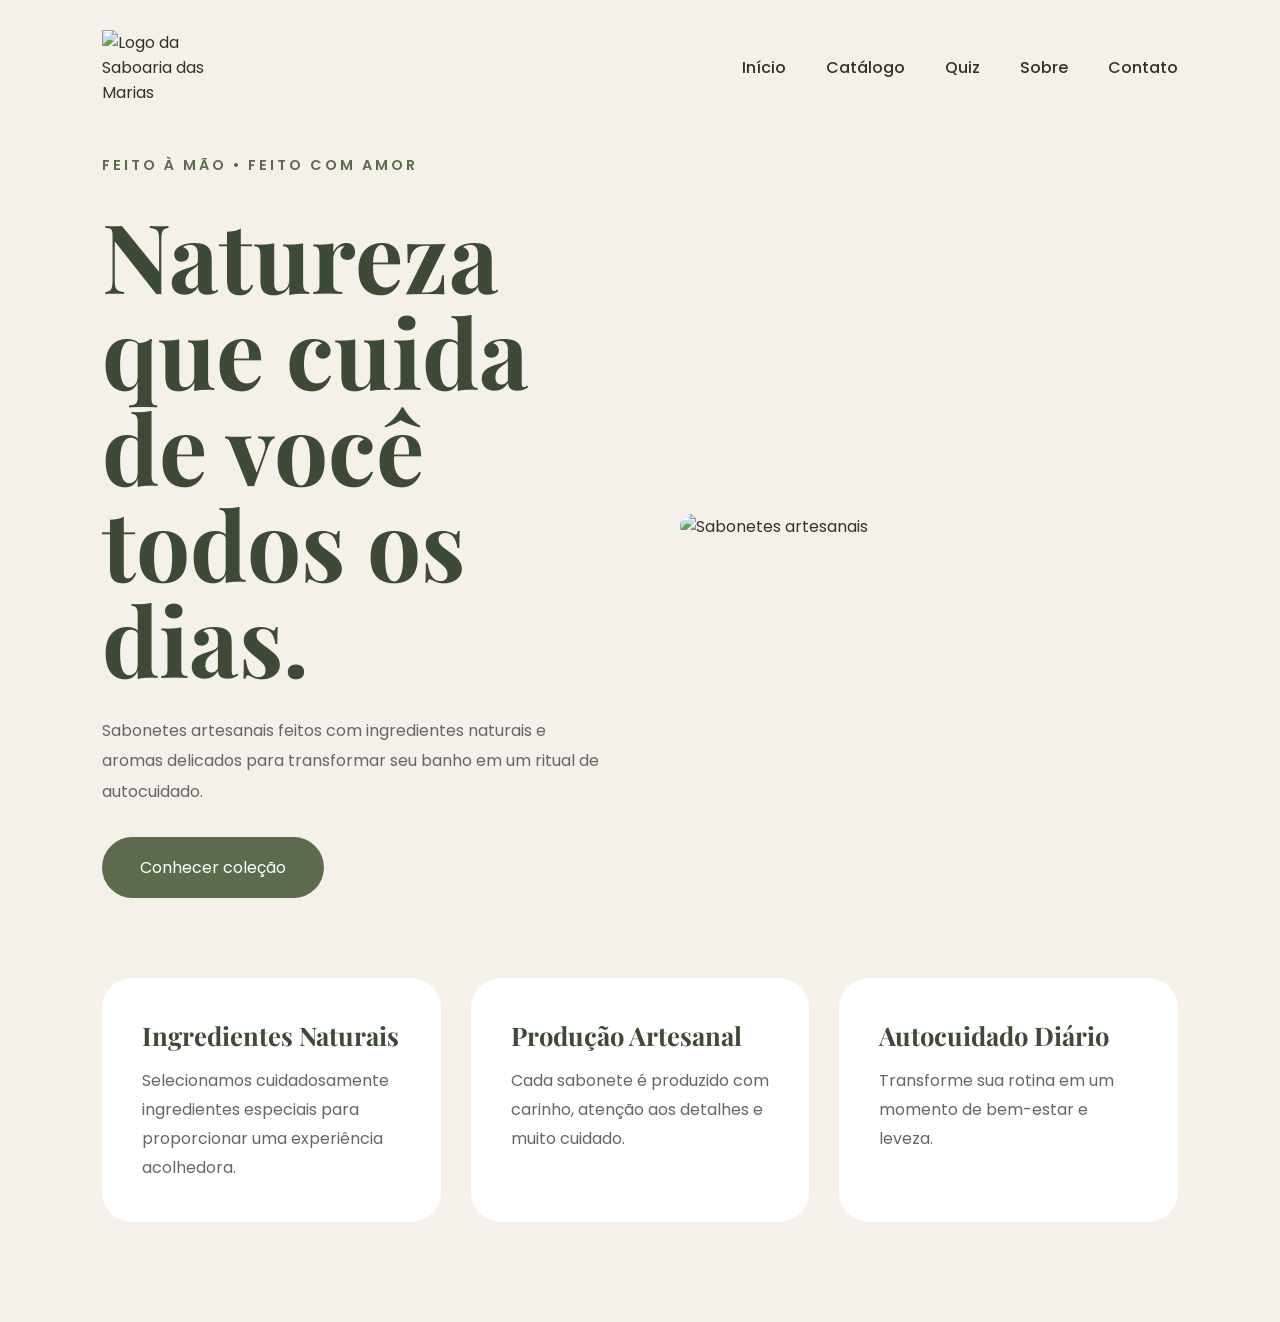
==== index.html @ 10711ba2 "inicio do projeto" ====
<!DOCTYPE html>
<html lang="pt-BR">

<head>

    <meta charset="UTF-8">

    <meta name="viewport"
          content="width=device-width, initial-scale=1.0">

    <title>Saboaria das Marias</title>

    <!-- FONTES -->
    <link rel="preconnect"
          href="https://fonts.googleapis.com">

    <link rel="preconnect"
          href="https://fonts.gstatic.com"
          crossorigin>

    <link href="https://fonts.googleapis.com/css2?family=Playfair+Display:wght@400;600;700&family=Poppins:wght@300;400;500;600&display=swap"
          rel="stylesheet">

    <!-- CSS -->
    <link rel="stylesheet"
          href="css/style.css">

</head>

<body>

    <!-- HEADER -->
    <header class="header">

        <img src="imagens/logo/logo.png"
             alt="Logo da Saboaria das Marias"
             class="logo">

        <nav>

            <ul class="nav-list">

                <li>
                    <a href="index.html">
                        Início
                    </a>
                </li>

                <li>
                    <a href="catalogo.html">
                        Catálogo
                    </a>
                </li>

                <li>
                    <a href="formulario.html">
                        Quiz
                    </a>
                </li>

                <li>
                    <a href="sobre.html">
                        Sobre
                    </a>
                </li>

                <li>
                    <a href="contato.html">
                        Contato
                    </a>
                </li>

            </ul>

        </nav>

    </header>

    <!-- HERO -->

    <main class="hero">

        <!-- TEXTO -->
        <section class="hero-texto">

            <span class="mini-texto">
                FEITO À MÃO • FEITO COM AMOR
            </span>

            <h1>
                Natureza que cuida de você todos os dias.
            </h1>

            <p>
                Sabonetes artesanais feitos com
                ingredientes naturais e aromas delicados
                para transformar seu banho em um ritual
                de autocuidado.
            </p>

            <a href="catalogo.html"
               class="btn-principal">

                Conhecer coleção

            </a>

        </section>

        <!-- IMAGEM -->
        <section class="hero-imagem">

            <img src="imagens/home/banner.png"
                 alt="Sabonetes artesanais">

        </section>

    </main>

    <!-- INFO -->
    <section class="info-home">

        <div class="info-card">

            <h3>
                Ingredientes Naturais
            </h3>

            <p>
                Selecionamos cuidadosamente
                ingredientes especiais para
                proporcionar uma experiência
                acolhedora.
            </p>

        </div>

        <div class="info-card">

            <h3>
                Produção Artesanal
            </h3>

            <p>
                Cada sabonete é produzido com
                carinho, atenção aos detalhes
                e muito cuidado.
            </p>

        </div>

        <div class="info-card">

            <h3>
                Autocuidado Diário
            </h3>

            <p>
                Transforme sua rotina em um
                momento de bem-estar e leveza.
            </p>

        </div>

    </section>

</body>

</html>
---- css/style.css ----
/* RESET */

*{

    margin:0;

    padding:0;

    box-sizing:border-box;
}

/* CORES */

:root{

    --fundo:#F5F1EA;

    --verde:#5D6B4D;

    --verde-escuro:#3E4A38;

    --texto:#2E352B;

    --texto-claro:#666666;

    --branco:#FFFFFF;
}

/* BODY */

body{

    background:var(--fundo);

    font-family:'Poppins', sans-serif;

    color:var(--texto);

    overflow-x:hidden;
}

/* HEADER */

.header{

    width:100%;

    padding:30px 8%;

    display:flex;

    justify-content:space-between;

    align-items:center;
}

/* LOGO */

.logo{

    width:120px;
}

/* MENU */

.nav-list{

    display:flex;

    gap:40px;

    list-style:none;
}

.nav-list a{

    text-decoration:none;

    color:var(--texto);

    font-weight:500;

    transition:0.3s;
}

.nav-list a:hover{

    color:var(--verde);
}

/* HERO */

.hero{

    min-height:90vh;

    padding:20px 8% 80px;

    display:grid;

    grid-template-columns:1fr 1fr;

    align-items:center;

    gap:80px;
}

/* TEXTO */

.hero-texto{

    display:flex;

    flex-direction:column;

    gap:30px;
}

/* MINI TEXTO */

.mini-texto{

    color:var(--verde);

    letter-spacing:3px;

    font-size:0.9rem;

    font-weight:600;
}

/* TITULO */

.hero-texto h1{

    font-size:6rem;

    line-height:1;

    font-family:'Playfair Display', serif;

    color:var(--verde-escuro);
}

/* DESCRIÇÃO */

.hero-texto p{

    max-width:520px;

    line-height:1.9;

    color:var(--texto-claro);

    font-size:1rem;
}

/* BOTÃO */

.btn-principal{

    width:fit-content;

    padding:18px 38px;

    border-radius:50px;

    background:var(--verde);

    color:white;

    text-decoration:none;

    transition:0.3s;
}

.btn-principal:hover{

    background:var(--verde-escuro);

    transform:translateY(-4px);
}

/* IMAGEM */

.hero-imagem img{

    width:100%;

    height:750px;

    object-fit:cover;

    border-radius:35px;
}

/* INFO */

.info-home{

    padding:0 8% 100px;

    display:grid;

    grid-template-columns:
    repeat(auto-fit,minmax(250px,1fr));

    gap:30px;
}

/* CARD */

.info-card{

    background:white;

    padding:40px;

    border-radius:30px;
}

.info-card h3{

    margin-bottom:15px;

    font-size:1.6rem;

    font-family:'Playfair Display', serif;

    color:var(--verde-escuro);
}

.info-card p{

    line-height:1.8;

    color:var(--texto-claro);
}

/* RESPONSIVO */

@media(max-width:950px){

    .hero{

        grid-template-columns:1fr;
    }

    .hero-texto h1{

        font-size:4rem;
    }
}

@media(max-width:600px){

    .header{

        flex-direction:column;

        gap:20px;
    }

    .nav-list{

        flex-wrap:wrap;

        justify-content:center;

        gap:20px;
    }

    .hero-texto h1{

        font-size:3rem;
    }

    .hero-imagem img{

        height:500px;
    }
}
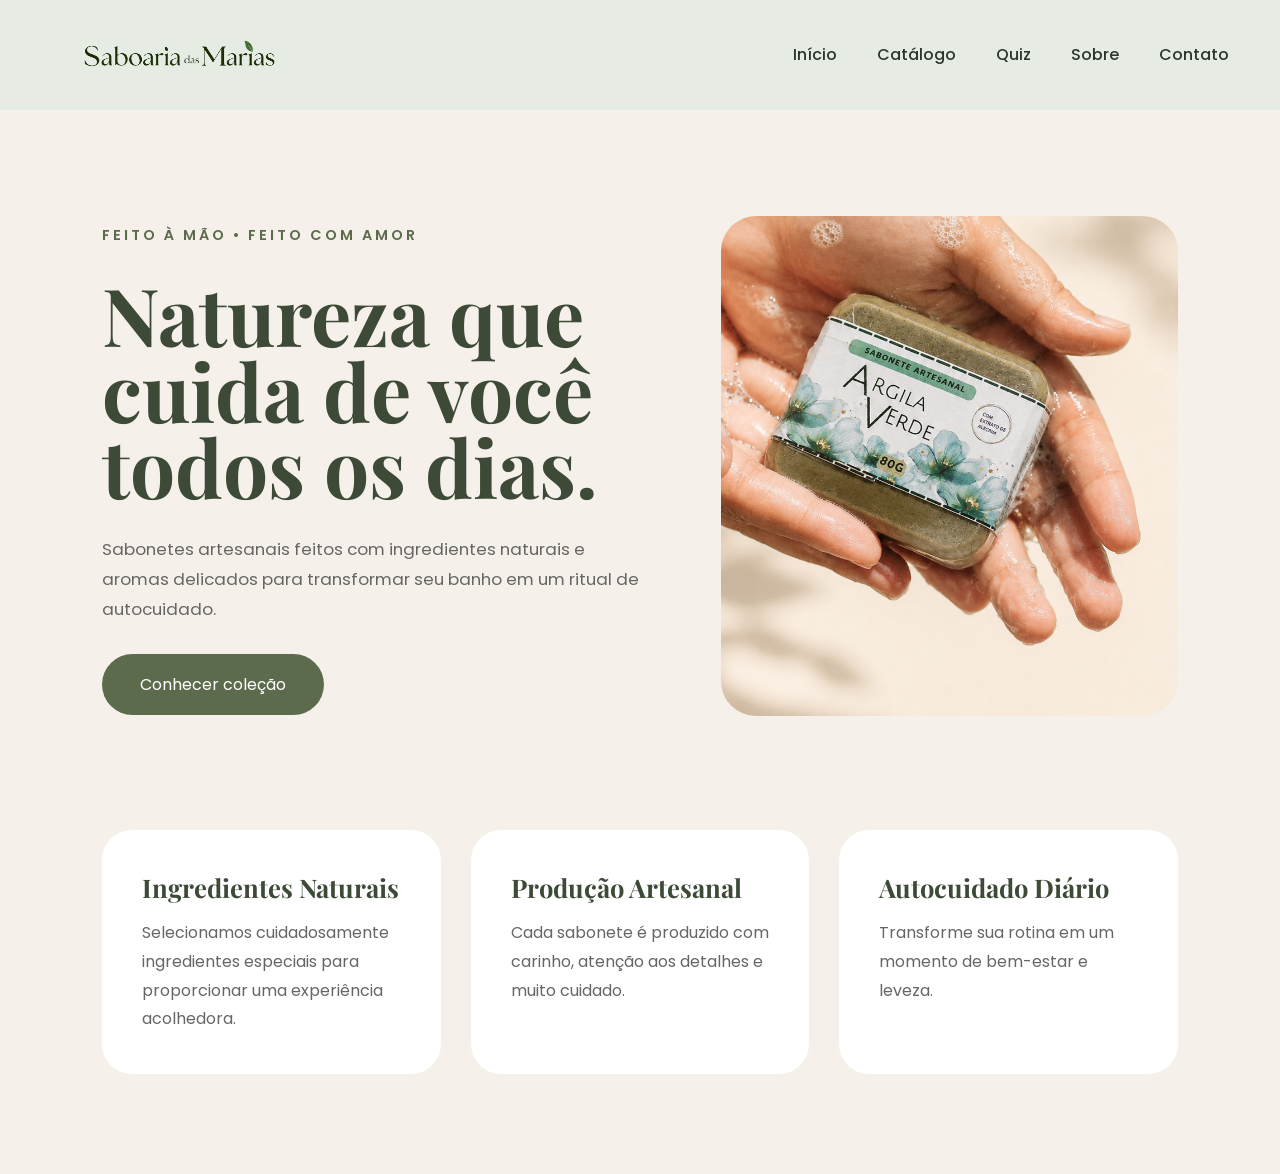
==== commit a4a39019: "Modifiquei o home é add umas imagens" ====
--- a/index.html
+++ b/index.html
@@ -110,7 +110,7 @@
         <!-- IMAGEM -->
         <section class="hero-imagem">
 
-            <img src="imagens/home/banner.png"
+            <img src="imagens/home/banner-principal.png"
                  alt="Sabonetes artesanais">
 
         </section>
--- a/css/style.css
+++ b/css/style.css
@@ -42,23 +42,23 @@
 /* HEADER */
 
 .header{
-
     width:100%;
-
-    padding:30px 8%;
-
+    padding:5px 4%;
     display:flex;
-
     justify-content:space-between;
-
     align-items:center;
+    position:sticky;
+    top:0;
+    background-color: #e6ece3;
+    z-index:100;
 }
 
 /* LOGO */
 
 .logo{
-
-    width:120px;
+    width:250px;
+    height:auto;
+    object-fit:contain;
 }
 
 /* MENU */
@@ -91,18 +91,17 @@
 /* HERO */
 
 .hero{
-
-    min-height:90vh;
-
-    padding:20px 8% 80px;
+    min-height:80vh;
+
+    padding:40px 8%;
 
     display:grid;
 
-    grid-template-columns:1fr 1fr;
+    grid-template-columns:1.1fr 0.9fr;
 
     align-items:center;
 
-    gap:80px;
+    gap:60px;
 }
 
 /* TEXTO */
@@ -132,10 +131,9 @@
 /* TITULO */
 
 .hero-texto h1{
-
-    font-size:6rem;
-
-    line-height:1;
+    font-size:5rem;
+
+    line-height:0.95;
 
     font-family:'Playfair Display', serif;
 
@@ -145,14 +143,13 @@
 /* DESCRIÇÃO */
 
 .hero-texto p{
-
-    max-width:520px;
-
-    line-height:1.9;
+    max-width:550px;
+
+    line-height:1.8;
 
     color:var(--texto-claro);
 
-    font-size:1rem;
+    font-size:1.05rem;
 }
 
 /* BOTÃO */
@@ -187,7 +184,7 @@
 
     width:100%;
 
-    height:750px;
+    height: 500px;
 
     object-fit:cover;
 
@@ -279,4 +276,22 @@
 
         height:500px;
     }
+}
+
+/* PÁGINA SOBRE */
+
+.hero-sobre{ 
+    grid-template-columns:1fr;
+    text-align:center; 
+} 
+
+.hero-sobre .hero-texto{ 
+    display:flex; 
+    flex-direction:column; 
+    align-items:center; 
+    justify-content:center; 
+} 
+
+.hero-sobre .hero-texto p{ 
+    max-width:700px; 
 }
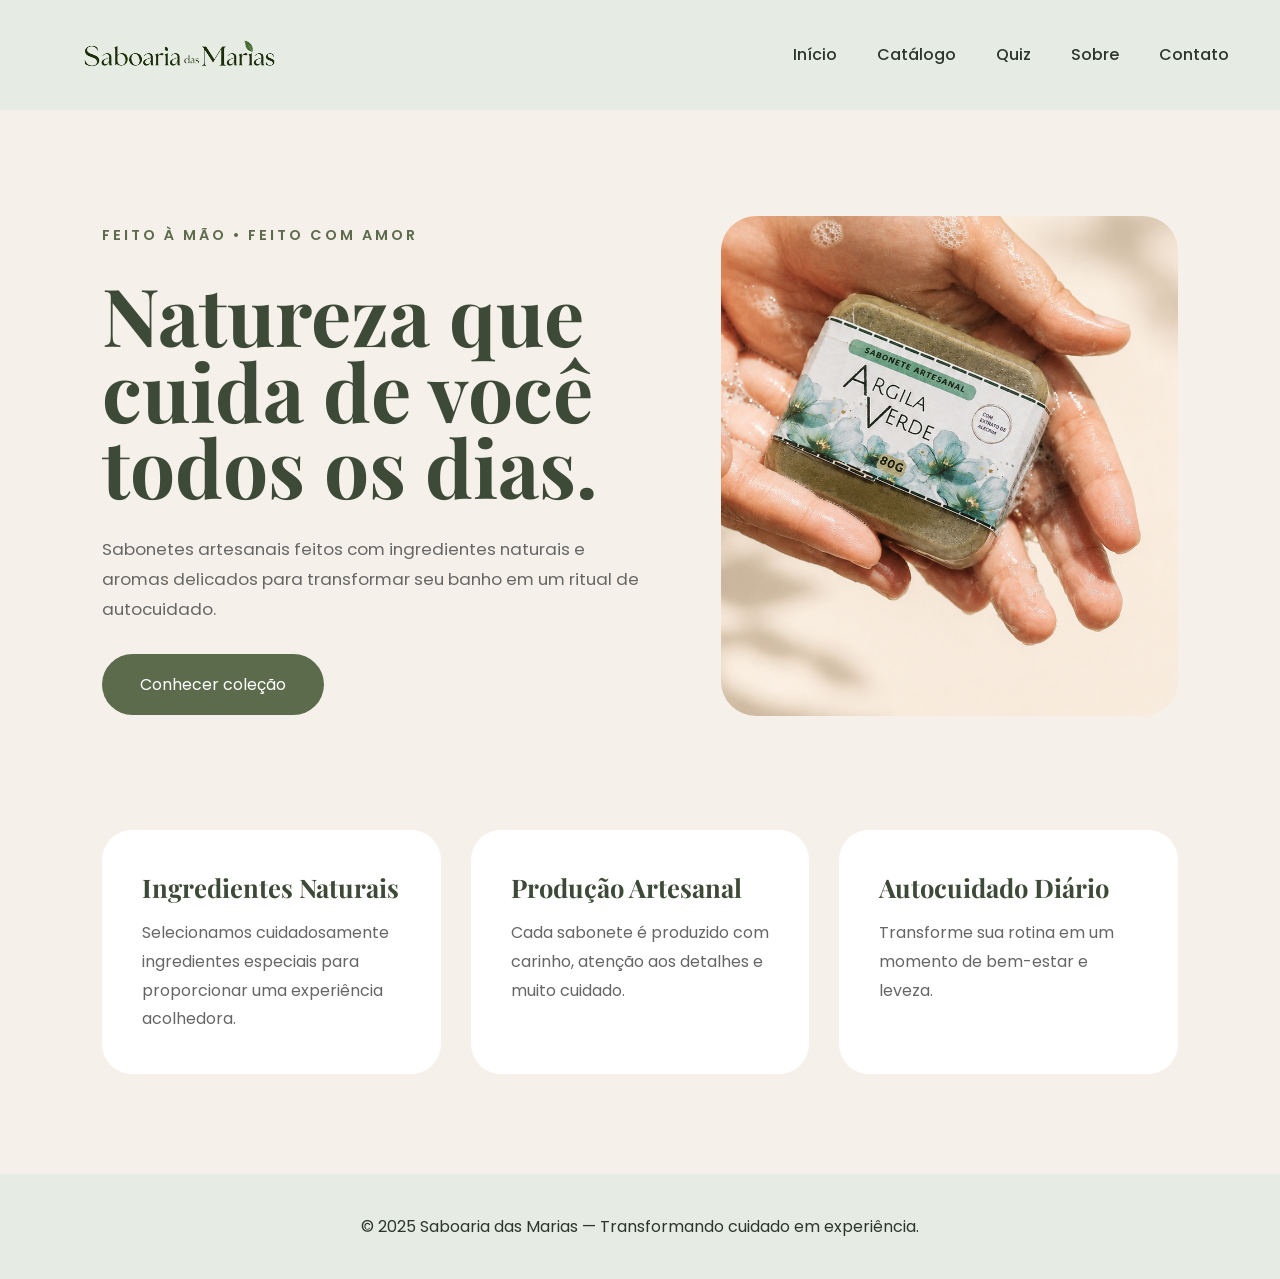
==== commit 01c2906e: "Adição do footer nas páginas restantes" ====
--- a/index.html
+++ b/index.html
@@ -5,25 +5,21 @@
 
     <meta charset="UTF-8">
 
-    <meta name="viewport"
-          content="width=device-width, initial-scale=1.0">
+    <meta name="viewport" content="width=device-width, initial-scale=1.0">
 
     <title>Saboaria das Marias</title>
 
     <!-- FONTES -->
-    <link rel="preconnect"
-          href="https://fonts.googleapis.com">
+    <link rel="preconnect" href="https://fonts.googleapis.com">
 
-    <link rel="preconnect"
-          href="https://fonts.gstatic.com"
-          crossorigin>
+    <link rel="preconnect" href="https://fonts.gstatic.com" crossorigin>
 
-    <link href="https://fonts.googleapis.com/css2?family=Playfair+Display:wght@400;600;700&family=Poppins:wght@300;400;500;600&display=swap"
-          rel="stylesheet">
+    <link
+        href="https://fonts.googleapis.com/css2?family=Playfair+Display:wght@400;600;700&family=Poppins:wght@300;400;500;600&display=swap"
+        rel="stylesheet">
 
     <!-- CSS -->
-    <link rel="stylesheet"
-          href="css/style.css">
+    <link rel="stylesheet" href="css/style.css">
 
 </head>
 
@@ -32,9 +28,7 @@
     <!-- HEADER -->
     <header class="header">
 
-        <img src="imagens/logo/logo.png"
-             alt="Logo da Saboaria das Marias"
-             class="logo">
+        <img src="imagens/logo/logo.png" alt="Logo da Saboaria das Marias" class="logo">
 
         <nav>
 
@@ -98,8 +92,7 @@
                 de autocuidado.
             </p>
 
-            <a href="catalogo.html"
-               class="btn-principal">
+            <a href="catalogo.html" class="btn-principal">
 
                 Conhecer coleção
 
@@ -110,8 +103,7 @@
         <!-- IMAGEM -->
         <section class="hero-imagem">
 
-            <img src="imagens/home/banner-principal.png"
-                 alt="Sabonetes artesanais">
+            <img src="imagens/home/banner-principal.png" alt="Sabonetes artesanais">
 
         </section>
 
@@ -164,6 +156,11 @@
 
     </section>
 
+    <!-- FOOTER -->
+    <footer class="footer">
+        <p>© 2025 Saboaria das Marias — Transformando cuidado em experiência.</p>
+    </footer>
+
 </body>
 
 </html>
--- a/css/style.css
+++ b/css/style.css
@@ -1,297 +1,506 @@
 /* RESET */
 
-*{
-
-    margin:0;
-
-    padding:0;
-
-    box-sizing:border-box;
+* {
+
+    margin: 0;
+
+    padding: 0;
+
+    box-sizing: border-box;
 }
 
 /* CORES */
 
-:root{
-
-    --fundo:#F5F1EA;
-
-    --verde:#5D6B4D;
-
-    --verde-escuro:#3E4A38;
-
-    --texto:#2E352B;
-
-    --texto-claro:#666666;
-
-    --branco:#FFFFFF;
+:root {
+
+    --fundo: #F5F1EA;
+
+    --verde: #5D6B4D;
+
+    --verde-escuro: #3E4A38;
+
+    --texto: #2E352B;
+
+    --texto-claro: #666666;
+
+    --branco: #FFFFFF;
 }
 
 /* BODY */
 
-body{
-
-    background:var(--fundo);
-
-    font-family:'Poppins', sans-serif;
-
-    color:var(--texto);
-
-    overflow-x:hidden;
+body {
+
+    background: var(--fundo);
+
+    font-family: 'Poppins', sans-serif;
+
+    color: var(--texto);
+
+    overflow-x: hidden;
 }
 
 /* HEADER */
 
-.header{
-    width:100%;
-    padding:5px 4%;
-    display:flex;
-    justify-content:space-between;
-    align-items:center;
-    position:sticky;
-    top:0;
+.header {
+    width: 100%;
+    padding: 5px 4%;
+    display: flex;
+    justify-content: space-between;
+    align-items: center;
+    position: sticky;
+    top: 0;
     background-color: #e6ece3;
-    z-index:100;
+    z-index: 100;
 }
 
 /* LOGO */
 
-.logo{
-    width:250px;
-    height:auto;
-    object-fit:contain;
+.logo {
+    width: 250px;
+    height: auto;
+    object-fit: contain;
 }
 
 /* MENU */
 
-.nav-list{
-
-    display:flex;
-
-    gap:40px;
-
-    list-style:none;
-}
-
-.nav-list a{
-
-    text-decoration:none;
-
-    color:var(--texto);
-
-    font-weight:500;
-
-    transition:0.3s;
-}
-
-.nav-list a:hover{
-
-    color:var(--verde);
+.nav-list {
+
+    display: flex;
+
+    gap: 40px;
+
+    list-style: none;
+}
+
+.nav-list a {
+
+    text-decoration: none;
+
+    color: var(--texto);
+
+    font-weight: 500;
+
+    transition: 0.3s;
+}
+
+.nav-list a:hover {
+
+    color: var(--verde);
 }
 
 /* HERO */
 
-.hero{
-    min-height:80vh;
-
-    padding:40px 8%;
-
-    display:grid;
-
-    grid-template-columns:1.1fr 0.9fr;
-
-    align-items:center;
-
-    gap:60px;
+.hero {
+    min-height: 80vh;
+
+    padding: 40px 8%;
+
+    display: grid;
+
+    grid-template-columns: 1.1fr 0.9fr;
+
+    align-items: center;
+
+    gap: 60px;
 }
 
 /* TEXTO */
 
-.hero-texto{
-
-    display:flex;
-
-    flex-direction:column;
-
-    gap:30px;
+.hero-texto {
+
+    display: flex;
+
+    flex-direction: column;
+
+    gap: 30px;
 }
 
 /* MINI TEXTO */
 
-.mini-texto{
-
-    color:var(--verde);
-
-    letter-spacing:3px;
-
-    font-size:0.9rem;
-
-    font-weight:600;
+.mini-texto {
+
+    color: var(--verde);
+
+    letter-spacing: 3px;
+
+    font-size: 0.9rem;
+
+    font-weight: 600;
 }
 
 /* TITULO */
 
-.hero-texto h1{
-    font-size:5rem;
-
-    line-height:0.95;
-
-    font-family:'Playfair Display', serif;
-
-    color:var(--verde-escuro);
+.hero-texto h1 {
+    font-size: 5rem;
+
+    line-height: 0.95;
+
+    font-family: 'Playfair Display', serif;
+
+    color: var(--verde-escuro);
 }
 
 /* DESCRIÇÃO */
 
-.hero-texto p{
-    max-width:550px;
-
-    line-height:1.8;
-
-    color:var(--texto-claro);
-
-    font-size:1.05rem;
+.hero-texto p {
+    max-width: 550px;
+
+    line-height: 1.8;
+
+    color: var(--texto-claro);
+
+    font-size: 1.05rem;
 }
 
 /* BOTÃO */
 
-.btn-principal{
-
-    width:fit-content;
-
-    padding:18px 38px;
-
-    border-radius:50px;
-
-    background:var(--verde);
-
-    color:white;
-
-    text-decoration:none;
-
-    transition:0.3s;
-}
-
-.btn-principal:hover{
-
-    background:var(--verde-escuro);
-
-    transform:translateY(-4px);
+.btn-principal {
+
+    width: fit-content;
+
+    padding: 18px 38px;
+
+    border-radius: 50px;
+
+    background: var(--verde);
+
+    color: white;
+
+    text-decoration: none;
+
+    transition: 0.3s;
+}
+
+.btn-principal:hover {
+
+    background: var(--verde-escuro);
+
+    transform: translateY(-4px);
 }
 
 /* IMAGEM */
 
-.hero-imagem img{
-
-    width:100%;
+.hero-imagem img {
+
+    width: 100%;
 
     height: 500px;
 
-    object-fit:cover;
-
-    border-radius:35px;
+    object-fit: cover;
+
+    border-radius: 35px;
 }
 
 /* INFO */
 
-.info-home{
-
-    padding:0 8% 100px;
-
-    display:grid;
+.info-home {
+
+    padding: 0 8% 100px;
+
+    display: grid;
 
     grid-template-columns:
-    repeat(auto-fit,minmax(250px,1fr));
-
-    gap:30px;
+        repeat(auto-fit, minmax(250px, 1fr));
+
+    gap: 30px;
 }
 
 /* CARD */
 
-.info-card{
-
-    background:white;
-
-    padding:40px;
-
-    border-radius:30px;
-}
-
-.info-card h3{
-
-    margin-bottom:15px;
-
-    font-size:1.6rem;
-
-    font-family:'Playfair Display', serif;
-
-    color:var(--verde-escuro);
-}
-
-.info-card p{
-
-    line-height:1.8;
-
-    color:var(--texto-claro);
+.info-card {
+
+    background: white;
+
+    padding: 40px;
+
+    border-radius: 30px;
+}
+
+.info-card h3 {
+
+    margin-bottom: 15px;
+
+    font-size: 1.6rem;
+
+    font-family: 'Playfair Display', serif;
+
+    color: var(--verde-escuro);
+}
+
+.info-card p {
+
+    line-height: 1.8;
+
+    color: var(--texto-claro);
 }
 
 /* RESPONSIVO */
 
-@media(max-width:950px){
-
-    .hero{
-
-        grid-template-columns:1fr;
-    }
-
-    .hero-texto h1{
-
-        font-size:4rem;
-    }
-}
-
-@media(max-width:600px){
-
-    .header{
-
-        flex-direction:column;
-
-        gap:20px;
-    }
-
-    .nav-list{
-
-        flex-wrap:wrap;
-
-        justify-content:center;
-
-        gap:20px;
-    }
-
-    .hero-texto h1{
-
-        font-size:3rem;
-    }
-
-    .hero-imagem img{
-
-        height:500px;
+@media(max-width:950px) {
+
+    .hero {
+
+        grid-template-columns: 1fr;
+    }
+
+    .hero-texto h1 {
+
+        font-size: 4rem;
+    }
+}
+
+@media(max-width:600px) {
+
+    .header {
+
+        flex-direction: column;
+
+        gap: 20px;
+    }
+
+    .nav-list {
+
+        flex-wrap: wrap;
+
+        justify-content: center;
+
+        gap: 20px;
+    }
+
+    .hero-texto h1 {
+
+        font-size: 3rem;
+    }
+
+    .hero-imagem img {
+
+        height: 500px;
     }
 }
 
 /* PÁGINA SOBRE */
 
-.hero-sobre{ 
-    grid-template-columns:1fr;
-    text-align:center; 
-} 
-
-.hero-sobre .hero-texto{ 
-    display:flex; 
-    flex-direction:column; 
-    align-items:center; 
-    justify-content:center; 
-} 
-
-.hero-sobre .hero-texto p{ 
-    max-width:700px; 
+.hero-sobre {
+    grid-template-columns: 1fr;
+    text-align: center;
+}
+
+.hero-sobre .hero-texto {
+    display: flex;
+    flex-direction: column;
+    align-items: center;
+    justify-content: center;
+}
+
+.hero-sobre .hero-texto p {
+    max-width: 700px;
+}
+
+/* SOBRE */
+
+.historia {
+    max-width: 1200px;
+    margin: 100px auto;
+    padding: 0 8%;
+    display: grid;
+    grid-template-columns: 450px 1fr;
+    align-items: center;
+    gap: 80px;
+}
+
+.historia-imagem img {
+    width: 100%;
+    object-fit: contain;
+}
+
+.historia-texto h2 {
+    font-size: 3rem;
+    margin-bottom: 25px;
+    font-family: 'Playfair Display', serif;
+    color: var(--verde-escuro);
+}
+
+.historia-texto p {
+    margin-bottom: 20px;
+    line-height: 1.9;
+    color: var(--texto-claro);
+}
+
+.valores {
+    max-width: 1200px;
+    margin: 0 auto 100px;
+    padding: 0 8%;
+    display: grid;
+    grid-template-columns: repeat(3, 1fr);
+    gap: 30px;
+}
+
+.footer {
+    text-align: center;
+    padding: 40px;
+    background: #e6ece3;
+}
+
+.footer p {
+    color: var(--texto);
+}
+
+@media(max-width:900px) {
+
+    .historia {
+        grid-template-columns: 1fr;
+        text-align: center;
+    }
+
+    .valores {
+        grid-template-columns: 1fr;
+    }
+}
+
+/* PÁGINA CONTATO */
+
+.hero-contato .hero-texto h1 {
+    font-size: 4rem;
+}
+
+.contato-secao {
+    max-width: 1200px;
+    margin: 80px auto;
+    padding: 0 8%;
+    display: grid;
+    grid-template-columns: 1fr 1fr;
+    gap: 80px;
+    align-items: start;
+}
+
+.contato-info h2,
+.contato-formulario h2 {
+    font-family: 'Playfair Display', serif;
+    font-size: 2rem;
+    color: var(--verde-escuro);
+    margin-bottom: 20px;
+}
+
+.contato-descricao {
+    color: var(--texto-claro);
+    line-height: 1.8;
+    margin-bottom: 35px;
+}
+
+.contato-lista {
+    list-style: none;
+    display: flex;
+    flex-direction: column;
+    gap: 25px;
+    margin-bottom: 40px;
+}
+
+.contato-lista li {
+    display: flex;
+    flex-direction: column;
+    gap: 4px;
+}
+
+.contato-label {
+    font-weight: 600;
+    font-size: 0.85rem;
+    letter-spacing: 1px;
+    color: var(--verde);
+    text-transform: uppercase;
+}
+
+.contato-lista a {
+    color: var(--texto);
+    text-decoration: none;
+    transition: 0.3s;
+}
+
+.contato-lista a:hover {
+    color: var(--verde);
+}
+
+.contato-lista span {
+    color: var(--texto-claro);
+    line-height: 1.7;
+}
+
+.form-contato {
+    display: flex;
+    flex-direction: column;
+    gap: 20px;
+}
+
+.form-grupo {
+    display: flex;
+    flex-direction: column;
+    gap: 8px;
+}
+
+.form-grupo label {
+    font-weight: 500;
+    font-size: 0.9rem;
+    color: var(--texto);
+}
+
+.form-grupo input,
+.form-grupo select,
+.form-grupo textarea {
+    padding: 14px 18px;
+    border: 1.5px solid #ddd;
+    border-radius: 12px;
+    font-family: 'Poppins', sans-serif;
+    font-size: 0.95rem;
+    color: var(--texto);
+    background: var(--branco);
+    transition: 0.3s;
+    outline: none;
+}
+
+.form-grupo input:focus,
+.form-grupo select:focus,
+.form-grupo textarea:focus {
+    border-color: var(--verde);
+}
+
+.form-grupo textarea {
+    resize: vertical;
+}
+
+@media(max-width:900px) {
+    .contato-secao {
+        grid-template-columns: 1fr;
+        gap: 60px;
+    }
+}
+
+.contato-nav {
+    text-align: center;
+    padding: 0 8% 100px;
+    display: flex;
+    flex-direction: column;
+    align-items: center;
+    gap: 30px;
+}
+
+.contato-nav-botoes {
+    display: flex;
+    flex-wrap: wrap;
+    justify-content: center;
+    gap: 16px;
+}
+
+.btn-outline {
+    padding: 16px 32px;
+    border-radius: 50px;
+    border: 2px solid var(--verde);
+    color: var(--verde);
+    text-decoration: none;
+    font-weight: 500;
+    transition: 0.3s;
+}
+
+.btn-outline:hover {
+    background: var(--verde);
+    color: var(--branco);
+    transform: translateY(-4px);
 }
